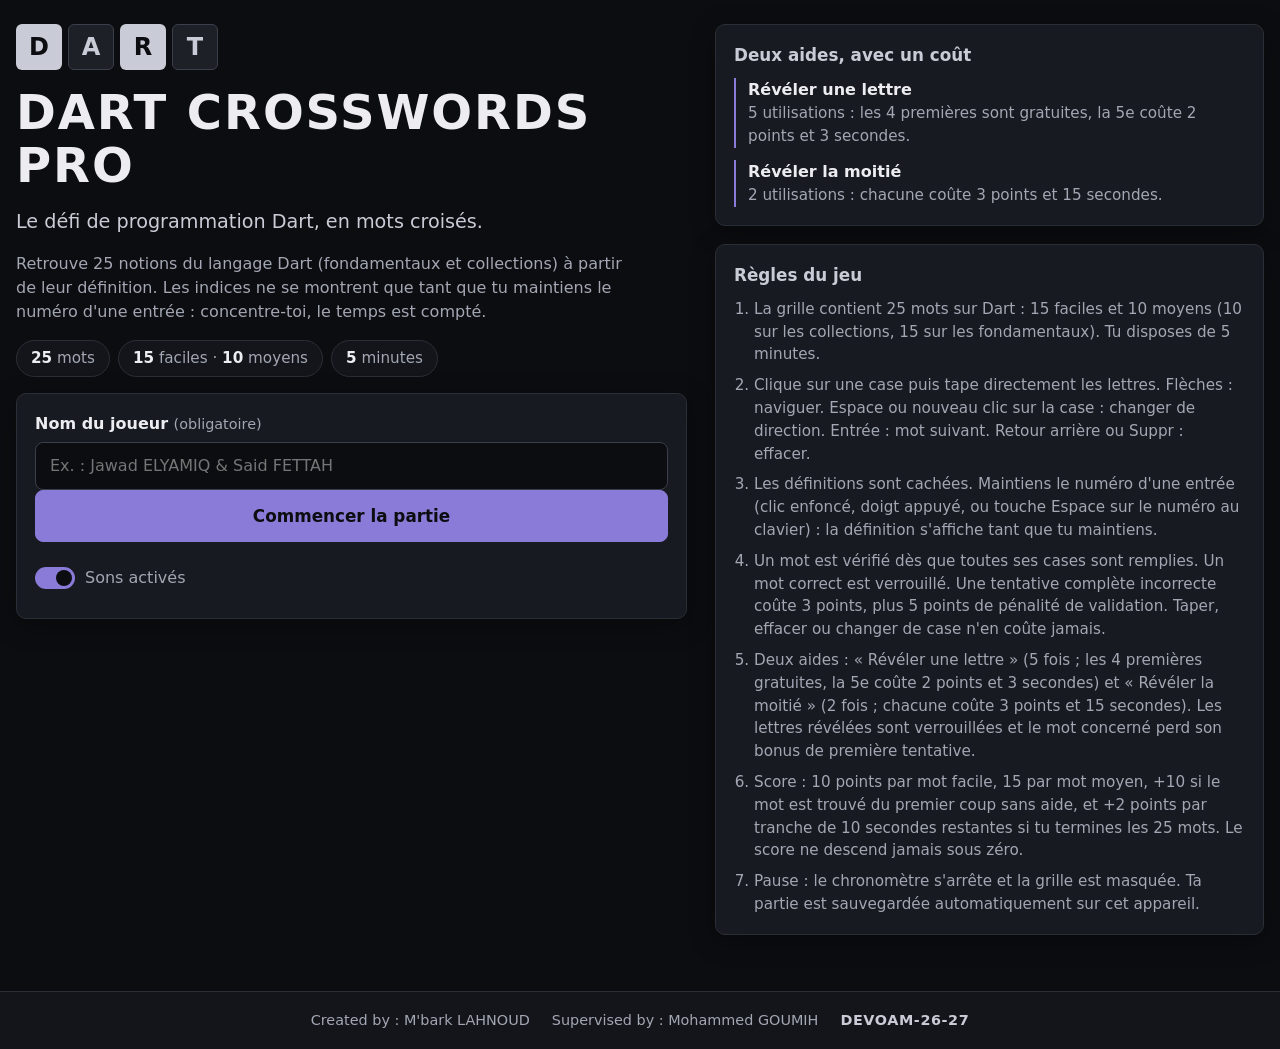
==== index.html @ a12f8a73 "Upload des fichiers du Dart_CrossWords_Game Add HTML, CSS, JavaScript files for the Dart educational" ====
<!DOCTYPE html>
<html lang="fr">
<head>
  <meta charset="utf-8">
  <meta name="viewport" content="width=device-width, initial-scale=1, viewport-fit=cover">
  <meta name="theme-color" content="#0c0d10">
  <meta name="description" content="DART CROSSWORDS PRO : 25 mots croisés pour apprendre le langage de programmation Dart, en 5 minutes.">
  <title>DART CROSSWORDS PRO</title>
  <link rel="icon" type="image/svg+xml" href="assets/icons/favicon.svg">
  <link rel="stylesheet" href="css/style.css">
</head>
<body>
  <a class="skip-link" href="#main">Aller au contenu</a>
  <div id="storage-warning" class="banner" role="alert" hidden></div>
  <noscript><p class="banner">Ce jeu nécessite JavaScript.</p></noscript>

  <main id="main">
    <!-- ACCUEIL -->
    <section id="screen-home" class="screen" aria-labelledby="home-title">
      <div class="home-grid">
        <div class="hero">
          <div class="brand-tiles" aria-hidden="true"><span>D</span><span>A</span><span>R</span><span>T</span></div>
          <h1 id="home-title">DART CROSSWORDS PRO</h1>
          <p class="subtitle">Le défi de programmation Dart, en mots croisés.</p>
          <p class="lead">Retrouve 25 notions du langage Dart (fondamentaux et collections) à partir de leur définition. Les indices ne se montrent que tant que tu maintiens le numéro d'une entrée : concentre-toi, le temps est compté.</p>
          <ul class="facts">
            <li><strong>25</strong> mots</li>
            <li><strong>15</strong> faciles · <strong>10</strong> moyens</li>
            <li><strong>5</strong> minutes</li>
          </ul>

          <div id="resume-card" class="card resume" hidden>
            <h2 class="card-title">Une partie est en cours</h2>
            <p id="resume-text"></p>
            <div class="row">
              <button type="button" class="btn primary" id="btn-resume">Reprendre la partie</button>
              <button type="button" class="btn ghost danger" id="btn-discard">Abandonner</button>
            </div>
          </div>
          <div id="last-result-card" class="card resume" hidden>
            <h2 class="card-title">Dernière partie terminée</h2>
            <p id="last-result-text"></p>
            <div class="row"><button type="button" class="btn" id="btn-last-result">Voir le résultat</button></div>
          </div>

          <div class="card start-card">
            <label for="player-name" class="field-label">Nom du joueur <span class="req">(obligatoire)</span></label>
            <input id="player-name" class="input" type="text" maxlength="40" autocomplete="nickname" autocapitalize="words" spellcheck="false" aria-describedby="name-error" placeholder="Ex. : Jawad ELYAMIQ & Said FETTAH">
            <p id="name-error" class="field-error" role="alert" hidden>Saisis ton nom pour commencer la partie.</p>
            <button type="button" class="btn primary big" id="btn-start">Commencer la partie</button>
            <label class="switch" for="opt-sound-home">
              <input type="checkbox" id="opt-sound-home" checked>
              <span class="switch-ui" aria-hidden="true"></span>
              <span>Sons activés</span>
            </label>
          </div>
        </div>

        <div class="home-side">
          <section class="card" aria-labelledby="aids-home-title">
            <h2 class="card-title" id="aids-home-title">Deux aides, avec un coût</h2>
            <ul class="aid-list">
              <li><strong>Révéler une lettre</strong><span>5 utilisations : les 4 premières sont gratuites, la 5e coûte 2 points et 3 secondes.</span></li>
              <li><strong>Révéler la moitié</strong><span>2 utilisations : chacune coûte 3 points et 15 secondes.</span></li>
            </ul>
          </section>
          <section class="card" aria-labelledby="rules-home-title">
            <h2 class="card-title" id="rules-home-title">Règles du jeu</h2>
            <div id="rules-content" class="rules"></div>
          </section>
        </div>
      </div>
    </section>

    <!-- JEU -->
    <section id="screen-game" class="screen" hidden aria-label="Partie en cours">
      <header class="game-bar" id="game-bar">
        <div class="stat"><span class="label">Temps restant</span><span id="timer" class="value timer" role="timer">10:00</span></div>
        <div class="stat"><span class="label">Mots résolus</span><span id="solved-count" class="value">0 / 25</span></div>
        <div class="stat"><span class="label">Score</span><span id="score-value" class="value">0</span></div>
        <div class="stat hide-sm"><span class="label">Erreurs</span><span id="error-count" class="value">0</span></div>
        <div class="stat progress-stat">
          <span class="label">Progression <span id="progress-text">0 %</span></span>
          <div class="progress" id="progress" role="progressbar" aria-label="Progression globale" aria-valuemin="0" aria-valuemax="100" aria-valuenow="0"><span id="progress-fill"></span></div>
        </div>
      </header>
      <div class="bar-actions" id="bar-actions">
          <button type="button" class="btn small" id="btn-pause" aria-label="Mettre en pause">Pause</button>
          <button type="button" class="btn small" id="btn-rules" aria-label="Afficher les règles">Règles</button>
          <button type="button" class="btn small" id="btn-sound" aria-pressed="true" aria-label="Sons">Sons</button>
          <button type="button" class="btn small" id="btn-home" aria-label="Retourner à l'accueil (met la partie en pause)">Accueil</button>
          <button type="button" class="btn small danger" id="btn-abandon">Abandonner et recommencer</button>
      </div>

      <div class="game-layout" id="game-layout">
        <div class="grid-col" id="grid-col">
          <p id="active-info" class="active-info" aria-live="polite">Sélectionne une case pour commencer.</p>
          <div class="grid-wrap" id="grid-wrap">
            <div id="grid" class="grid" role="grid" aria-label="Grille de mots croisés Dart"></div>
            <input id="grid-input" class="grid-input" type="text" inputmode="text" autocomplete="off" autocorrect="off" autocapitalize="characters" spellcheck="false" aria-label="Saisie des lettres dans la grille. Flèches pour naviguer, Entrée pour le mot suivant, Espace pour changer de direction.">
            <div id="pause-overlay" class="pause-overlay" hidden>
              <p>Partie en pause</p>
              <button type="button" class="btn primary" id="btn-resume-game">Reprendre</button>
            </div>
          </div>
          <p class="keys-help">Flèches : naviguer · Espace ou nouveau clic : changer de direction · Entrée : mot suivant · Retour arrière / Suppr : effacer</p>
        </div>

        <aside class="side" id="side" aria-label="Aides et entrées">
          <section class="card aids" aria-labelledby="aids-title">
            <h2 class="card-title" id="aids-title">Aides</h2>
            <div class="aid-block">
              <p class="aid-msg" id="aid-msg-letter" role="status" aria-live="polite"></p>
              <button type="button" class="btn aid" id="aid-letter"><span class="aid-name">Révéler une lettre</span><span class="aid-left" id="aid-letter-left">Lettres révélées : 0/5</span></button>
            </div>
            <div class="aid-block">
              <p class="aid-msg" id="aid-msg-half" role="status" aria-live="polite"></p>
              <button type="button" class="btn aid" id="aid-half"><span class="aid-name">Révéler la moitié</span><span class="aid-left" id="aid-half-left">Moitiés révélées : 0/2</span></button>
            </div>
            <p id="toast" class="toast" role="status" aria-live="polite"></p>
          </section>
          <section class="card clues" aria-labelledby="clues-title">
            <h2 class="card-title" id="clues-title">Entrées</h2>
            <p class="clues-help">Maintiens le numéro (clic enfoncé, doigt appuyé ou touche Espace) pour lire la définition.</p>
            <h3 class="clue-heading">Horizontalement</h3>
            <ul class="clue-list" id="clues-h"></ul>
            <h3 class="clue-heading">Verticalement</h3>
            <ul class="clue-list" id="clues-v"></ul>
          </section>
        </aside>
      </div>
    </section>

    <!-- RÉSULTATS -->
    <section id="screen-results" class="screen" hidden aria-labelledby="result-title">
      <div class="results-wrap">
        <div id="results-content"></div>
        <div class="row results-actions">
          <button type="button" class="btn primary" id="btn-replay">Rejouer</button>
          <button type="button" class="btn" id="btn-results-home">Retour à l'accueil</button>
          <button type="button" class="btn" id="btn-corrections" aria-expanded="false">Voir les corrections</button>
        </div>
      </div>
    </section>
  </main>

  <footer class="site-footer" id="site-footer">
    <p>Created by : M'bark LAHNOUD</p>
    <p>Supervised by : Mohammed GOUMIH</p>
    <p>DEVOAM-26-27</p>
  </footer>

  <!-- Indice temporaire (visible uniquement pendant le maintien) -->
  <div id="hint-pop" class="hint-pop" role="status" aria-live="polite" hidden>
    <p class="hint-pop-title" id="hint-pop-title"></p>
    <p class="hint-pop-text" id="hint-pop-text"></p>
  </div>
  <p id="sr-live" class="sr-only" aria-live="polite"></p>
  <div id="modal-root"></div>

  <script src="js/crossword-data.js"></script>
  <script src="js/crossword-engine.js"></script>
  <script src="js/timer.js"></script>
  <script src="js/hints.js"></script>
  <script src="js/storage.js"></script>
  <script src="js/sound.js"></script>
  <script src="js/dom.js"></script>
  <script src="js/results.js"></script>
  <script src="js/app.js"></script>
</body>
</html>
---- css/style.css ----
/* DART CROSSWORDS PRO — thème sombre professionnel. Aucune ressource externe. */
:root {
  --bg: #0c0d10; --bg-2: #13151a; --panel: #171a20; --panel-2: #1d2027;
  --line: #2a2e37; --line-2: #3a3f4b;
  --text: #ececf1; --muted: #a2a7b3; --silver: #c9ccd6;
  --violet: #8b7bd8; --violet-soft: rgba(139, 123, 216, .18);
  --ok: #7cc4a0; --ok-soft: rgba(124, 196, 160, .16);
  --bad: #e08b8b; --warn: #e3b86f;
  --radius: 10px; --shadow: 0 6px 24px rgba(0, 0, 0, .35);
  --font: "Segoe UI", system-ui, -apple-system, "Helvetica Neue", Arial, sans-serif;
  --mono: ui-monospace, "SF Mono", Menlo, Consolas, monospace;
}
*, *::before, *::after { box-sizing: border-box; }
html { -webkit-text-size-adjust: 100%; }
body { margin: 0; min-height: 100vh; display: flex; flex-direction: column; background: var(--bg); color: var(--text); font: 16px/1.5 var(--font); }
main { flex: 1 0 auto; width: 100%; max-width: 1280px; margin: 0 auto; padding: 0 16px; }
[hidden] { display: none !important; }
h1, h2, h3, p { margin: 0; }
button, input { font: inherit; color: inherit; }
:focus-visible { outline: 2px solid var(--violet); outline-offset: 2px; }
.sr-only { position: absolute; width: 1px; height: 1px; overflow: hidden; clip: rect(0 0 0 0); white-space: nowrap; }
.skip-link { position: absolute; left: -999px; top: 8px; background: var(--panel-2); padding: 8px 12px; border-radius: 6px; z-index: 100; }
.skip-link:focus { left: 8px; }
.banner { background: #3a2a12; color: #f3dcae; padding: 10px 16px; text-align: center; font-size: .95rem; }

/* Boutons et champs */
.btn { appearance: none; border: 1px solid var(--line-2); background: var(--panel-2); color: var(--text); padding: 10px 16px; min-height: 44px; border-radius: 8px; cursor: pointer; transition: background .15s, border-color .15s; touch-action: manipulation; }
.btn:hover:not(:disabled) { background: #262a33; border-color: #4a5060; }
.btn.primary { background: var(--violet); border-color: var(--violet); color: #0c0d10; font-weight: 600; }
.btn.primary:hover:not(:disabled) { background: #9c8de3; border-color: #9c8de3; }
.btn.ghost { background: transparent; }
.btn.danger { color: var(--bad); }
.btn.small { min-height: 40px; padding: 6px 12px; font-size: .9rem; }
.btn.big { width: 100%; min-height: 52px; font-size: 1.05rem; }
.btn:disabled { opacity: .45; cursor: not-allowed; }
.row { display: flex; flex-wrap: wrap; gap: 10px; }
.input { width: 100%; min-height: 48px; padding: 10px 14px; background: var(--bg); border: 1px solid var(--line-2); border-radius: 8px; font-size: 1rem; }
.input[aria-invalid="true"] { border-color: var(--bad); }
.field-label { display: block; margin-bottom: 6px; font-weight: 600; }
.req { color: var(--muted); font-weight: 400; font-size: .9rem; }
.field-error { margin: 6px 0 0; color: var(--bad); font-size: .92rem; }
.switch { display: flex; align-items: center; gap: 10px; margin-top: 14px; cursor: pointer; color: var(--muted); min-height: 44px; }
.switch input { position: absolute; opacity: 0; width: 1px; height: 1px; }
.switch-ui { width: 40px; height: 22px; background: var(--line-2); border-radius: 11px; position: relative; transition: background .15s; flex: none; }
.switch-ui::after { content: ""; position: absolute; top: 3px; left: 3px; width: 16px; height: 16px; border-radius: 50%; background: var(--silver); transition: transform .15s; }
.switch input:checked + .switch-ui { background: var(--violet); }
.switch input:checked + .switch-ui::after { transform: translateX(18px); background: #0c0d10; }
.switch input:focus-visible + .switch-ui { outline: 2px solid var(--violet); outline-offset: 2px; }

.card { background: var(--panel); border: 1px solid var(--line); border-radius: var(--radius); padding: 18px; box-shadow: var(--shadow); }
.card-title { font-size: 1.05rem; font-weight: 600; margin-bottom: 10px; color: var(--silver); }

/* Accueil */
.screen { padding: 24px 0 32px; }
.home-grid { display: grid; grid-template-columns: minmax(0, 1.1fr) minmax(0, .9fr); gap: 28px; align-items: start; }
.hero { display: flex; flex-direction: column; gap: 16px; }
.brand-tiles { display: flex; gap: 6px; }
.brand-tiles span { width: 46px; height: 46px; display: grid; place-items: center; background: var(--silver); color: #0c0d10; font-weight: 800; font-size: 1.5rem; border-radius: 6px; }
.brand-tiles span:nth-child(even) { background: var(--panel-2); color: var(--silver); border: 1px solid var(--line-2); }
.hero h1 { font-size: clamp(1.9rem, 5vw, 3rem); letter-spacing: .04em; line-height: 1.1; }
.subtitle { font-size: 1.2rem; color: var(--silver); }
.lead { color: var(--muted); max-width: 60ch; }
.facts { list-style: none; margin: 0; padding: 0; display: flex; flex-wrap: wrap; gap: 8px; }
.facts li { background: var(--bg-2); border: 1px solid var(--line); border-radius: 999px; padding: 6px 14px; color: var(--muted); font-size: .95rem; }
.facts strong { color: var(--text); }
.resume .card-title { color: var(--text); }
.resume p { margin-bottom: 12px; color: var(--muted); }
.home-side { display: flex; flex-direction: column; gap: 18px; }
.aid-list { list-style: none; margin: 0; padding: 0; display: grid; gap: 12px; }
.aid-list li { display: flex; flex-direction: column; border-left: 2px solid var(--violet); padding-left: 12px; }
.aid-list span { color: var(--muted); font-size: .95rem; }
.rules-list { margin: 0; padding-left: 20px; display: grid; gap: 8px; color: var(--muted); font-size: .95rem; }

/* Barre de jeu */
.game-bar { position: sticky; top: 0; z-index: 30; display: flex; flex-wrap: nowrap; align-items: center; gap: 10px 22px; padding: 10px 0; background: rgba(12, 13, 16, .96); border-bottom: 1px solid var(--line); }
.game-bar .stat { display: flex; flex-direction: column; min-width: 0; }
.label { font-size: .78rem; color: var(--muted); }
.value { font-weight: 600; font-variant-numeric: tabular-nums; }
.timer { font-family: var(--mono); font-size: 1.6rem; line-height: 1.1; }
.timer.warn { color: var(--warn); }
.game-bar .stat:not(.progress-stat) { flex: none; }
.progress-stat { flex: 1 1 0; min-width: 0; max-width: 280px; }
.progress-stat .label { overflow: hidden; text-overflow: ellipsis; white-space: nowrap; }
.progress { height: 8px; border-radius: 4px; background: var(--panel-2); overflow: hidden; margin-top: 4px; }
.progress span { display: block; height: 100%; width: 0; background: var(--violet); transition: width .25s; }
.bar-actions { display: flex; flex-wrap: wrap; justify-content: flex-end; gap: 8px; padding: 8px 0 0; }

/* Mise en page du jeu */
.game-layout { display: grid; grid-template-columns: minmax(0, 1fr) 380px; gap: 22px; align-items: start; padding-top: 14px; }
.grid-col { min-width: 0; display: flex; flex-direction: column; align-items: center; gap: 8px; }
.active-info { min-height: 1.5em; color: var(--silver); font-size: .95rem; text-align: center; }
.keys-help { color: var(--muted); font-size: .8rem; text-align: center; max-width: 60ch; }
.side { display: flex; flex-direction: column; gap: 14px; min-width: 0; }

/* Grille */
.grid-wrap { --pad: 6px; position: relative; padding: var(--pad); background: var(--bg-2); border: 1px solid var(--line); border-radius: var(--radius); max-width: 100%; }
.grid-wrap.focused { border-color: var(--violet); box-shadow: 0 0 0 1px var(--violet); }
.grid { --cell: 24px; --gap: 2px; --fs: 14px; --nfs: 7px; display: flex; flex-direction: column; gap: var(--gap); user-select: none; -webkit-user-select: none; -webkit-touch-callout: none; touch-action: manipulation; }
.grid-row { display: grid; grid-template-columns: repeat(var(--cols), var(--cell)); gap: var(--gap); }
.cell { position: relative; width: var(--cell); height: var(--cell); background: #20242c; border: 1px solid #343a46; border-radius: 3px; cursor: pointer; display: grid; place-items: center; overflow: hidden; }
.cell.blk { background: #08090b; border-color: #08090b; cursor: default; }
.cell .num { position: absolute; top: 1px; left: 2px; font-size: var(--nfs); line-height: 1; color: var(--muted); pointer-events: none; }
.cell .ch { font-size: var(--fs); font-weight: 700; line-height: 1; color: var(--text); pointer-events: none; padding-top: 2px; }
.cell.active { background: #2b2f3d; border-color: #5a5f78; }
.cell.sel { background: var(--violet-soft); border-color: var(--violet); box-shadow: inset 0 0 0 1px var(--violet); }
.cell.revealed .ch { color: var(--violet); }
.cell.solved { background: var(--ok-soft); border-color: #3d6b57; }
.cell.solved .ch { color: var(--ok); }
.cell.solved.sel { box-shadow: inset 0 0 0 1px var(--violet); }
.cell.flash { animation: flash .6s ease-out; }
@keyframes flash { 0% { background: rgba(124, 196, 160, .45); } 100% { } }
.grid-input { position: absolute; top: 0; left: 0; width: 1px; height: 1px; opacity: 0; border: 0; padding: 0; font-size: 16px; caret-color: transparent; }
.pause-overlay { position: absolute; inset: 0; z-index: 5; display: flex; flex-direction: column; align-items: center; justify-content: center; gap: 14px; background: #0c0d10; border-radius: var(--radius); font-size: 1.2rem; }

/* Aides et entrées */
.aids { display: grid; gap: 8px; }
.aid-block { display: flex; flex-direction: column; gap: 6px; }
.aid-msg { font-size: .85rem; color: var(--muted); min-height: 1.2em; }
.aid-msg.exhausted { color: var(--bad); font-weight: 600; }
.aid { display: flex; justify-content: space-between; align-items: center; flex-wrap: wrap; gap: 4px 10px; text-align: left; width: 100%; }
.aid-left { font-size: .82rem; color: var(--muted); }
.aid.used .aid-left { color: var(--bad); }
.toast { min-height: 1.3em; font-size: .9rem; color: var(--silver); }
.clues-help { color: var(--muted); font-size: .85rem; margin-bottom: 8px; }
.clue-heading { font-size: .9rem; color: var(--silver); margin: 10px 0 6px; font-weight: 600; }
.clue-list { list-style: none; margin: 0; padding: 0; display: grid; grid-template-columns: repeat(auto-fill, minmax(76px, 1fr)); gap: 6px; }
.clue-btn { position: relative; width: 100%; min-height: 48px; padding: 4px 6px; display: flex; flex-direction: column; align-items: center; justify-content: center; line-height: 1.15; background: var(--panel-2); border: 1px solid var(--line-2); border-radius: 8px; cursor: pointer; user-select: none; -webkit-user-select: none; -webkit-touch-callout: none; touch-action: manipulation; }
.clue-btn .cn { font-weight: 700; font-size: 1.05rem; }
.clue-btn .cm { font-size: .7rem; color: var(--muted); }
.clue-btn .cd { position: absolute; top: 5px; right: 5px; width: 6px; height: 6px; border-radius: 50%; background: var(--silver); opacity: .6; }
.clue-btn.medium .cd { background: var(--violet); opacity: .9; }
.clue-btn.current { border-color: var(--violet); background: var(--violet-soft); }
.clue-btn.solved { border-color: #3d6b57; background: var(--ok-soft); }
.clue-btn.solved .cn { color: var(--ok); }
.clue-btn:active { background: var(--violet-soft); }

/* Indice temporaire : ne capte jamais les interactions */
.hint-pop { position: fixed; z-index: 60; max-width: min(360px, calc(100vw - 16px)); padding: 12px 14px; background: #1c1f27; border: 1px solid var(--violet); border-radius: 10px; box-shadow: var(--shadow); pointer-events: none; }
.hint-pop-title { font-size: .8rem; color: var(--muted); margin-bottom: 4px; }
.hint-pop-text { font-size: 1rem; }

/* Modales */
.modal-backdrop { position: fixed; inset: 0; z-index: 80; display: grid; place-items: center; padding: 16px; background: rgba(5, 6, 8, .66); }
.modal { width: min(520px, 100%); max-height: calc(100vh - 32px); overflow: auto; background: var(--panel); border: 1px solid var(--line-2); border-radius: 12px; padding: 22px; box-shadow: var(--shadow); display: flex; flex-direction: column; gap: 14px; }
.modal.small { width: min(420px, 100%); }
.modal-title { font-size: 1.15rem; }
.modal-text { color: var(--muted); font-size: .95rem; }
.modal-actions { justify-content: flex-end; }

/* Résultats */
.results-wrap { max-width: 860px; margin: 0 auto; display: flex; flex-direction: column; gap: 20px; }
.result-head { display: flex; flex-direction: column; gap: 6px; }
.result-status { color: var(--muted); font-size: .9rem; }
.result-head.ok .result-status { color: var(--ok); }
.result-head.ko .result-status { color: var(--warn); }
.result-head h2 { font-size: clamp(1.5rem, 4vw, 2.2rem); }
.result-msg { color: var(--muted); }
.score-card { display: flex; flex-direction: column; gap: 4px; padding: 18px; background: var(--panel); border: 1px solid var(--line); border-radius: var(--radius); }
.score-value { font-family: var(--mono); font-size: 3rem; font-weight: 700; line-height: 1; }
.score-detail { color: var(--muted); font-size: .9rem; }
.stats-grid { display: grid; grid-template-columns: repeat(auto-fill, minmax(190px, 1fr)); gap: 10px; margin: 0; }
.stat-item { background: var(--panel); border: 1px solid var(--line); border-radius: 8px; padding: 10px 12px; }
.stat-item dt { font-size: .78rem; color: var(--muted); }
.stat-item dd { margin: 2px 0 0; font-weight: 600; word-break: break-word; }
.best-line { color: var(--silver); }
.remaining h3 { margin-bottom: 8px; }
.remaining-list { list-style: none; margin: 0; padding: 0; display: grid; gap: 8px; }
.remaining-list li { padding: 10px 12px; background: var(--panel); border: 1px solid var(--line); border-radius: 8px; color: var(--muted); }
.remaining-list li strong { color: var(--text); }
.remaining-list .answer { display: block; margin-top: 4px; font-family: var(--mono); font-weight: 700; color: var(--violet); letter-spacing: .08em; }
.remaining-list li.done .answer { color: var(--ok); }
.results-actions { padding-top: 4px; }

/* Pied de page */
.site-footer { flex: none; margin-top: 24px; padding: 18px 16px calc(18px + env(safe-area-inset-bottom)); border-top: 1px solid var(--line); background: var(--bg-2); text-align: center; color: var(--muted); font-size: .9rem; display: flex; flex-wrap: wrap; justify-content: center; gap: 4px 22px; }
.site-footer p:last-child { color: var(--silver); font-weight: 600; letter-spacing: .04em; }

/* Adaptation */
@media (max-width: 859px) {
  .home-grid, .game-layout { grid-template-columns: minmax(0, 1fr); }
  .game-layout { gap: 14px; }
  .screen { padding-top: 14px; }
  .game-bar .stat.hide-sm { display: none; }
  .game-bar { gap: 6px 14px; padding: 6px 0; }
  .timer { font-size: 1.35rem; }
  .bar-actions { justify-content: stretch; gap: 6px; padding-top: 6px; }
  .bar-actions .btn { flex: 1 1 auto; padding: 4px 8px; font-size: .8rem; min-height: 40px; }
  .keys-help { display: none; }
  .clue-list { grid-template-columns: repeat(auto-fill, minmax(64px, 1fr)); }
}
@media (max-width: 400px) { main { padding: 0 10px; } .site-footer { font-size: .82rem; } }
@media (max-height: 520px) { .site-footer { margin-top: 10px; padding-top: 10px; padding-bottom: 10px; } }
@media (prefers-reduced-motion: reduce) {
  *, *::before, *::after { animation-duration: .01ms !important; animation-iteration-count: 1 !important; transition-duration: .01ms !important; }
}
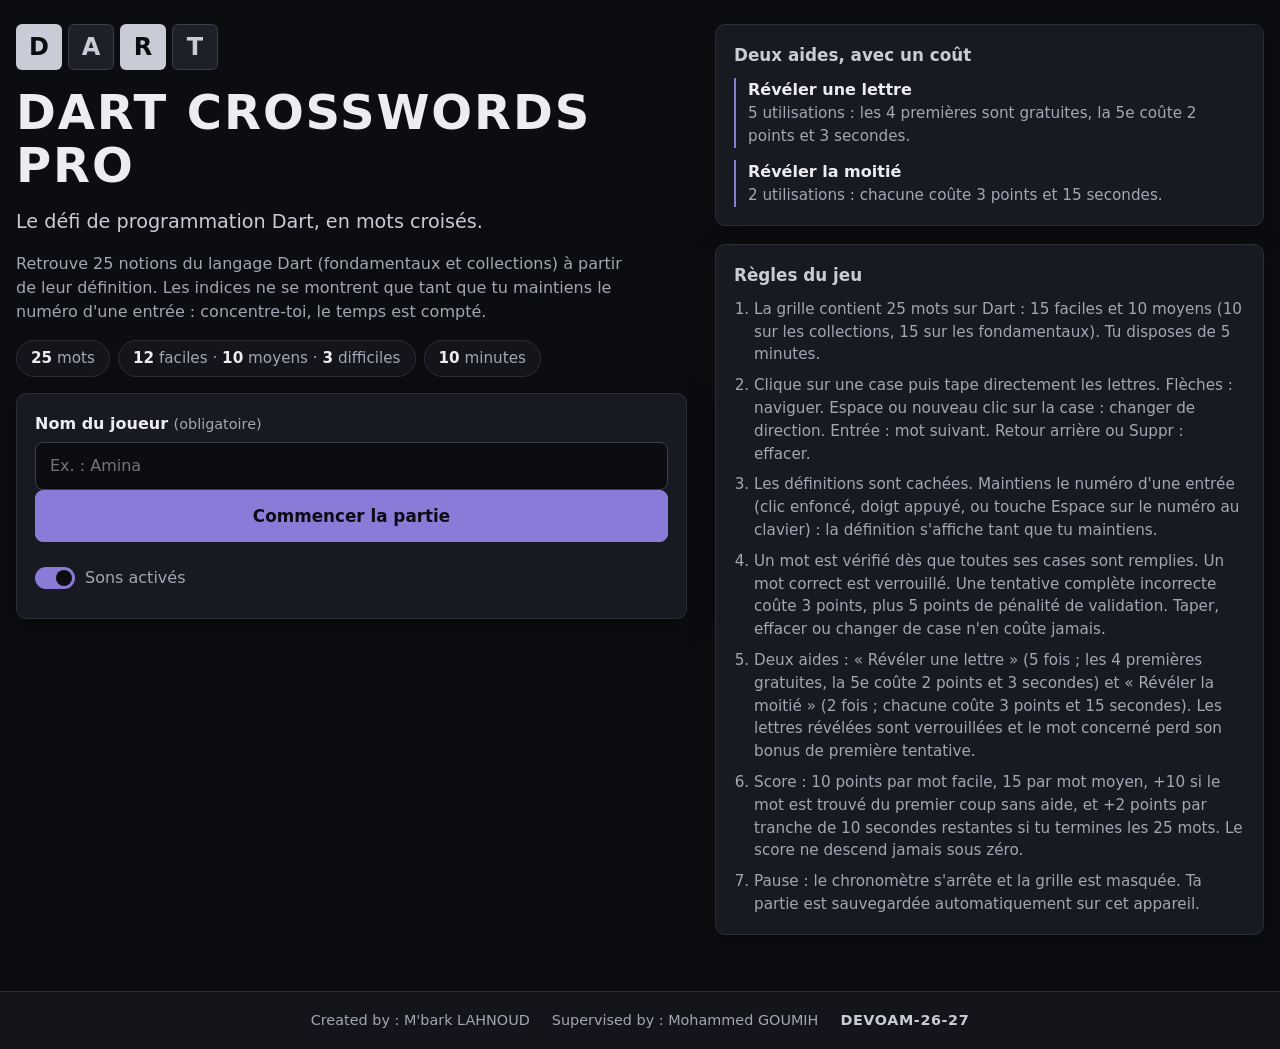
==== commit 9b11a010: "Update index.html" ====
--- a/index.html
+++ b/index.html
@@ -4,7 +4,7 @@
   <meta charset="utf-8">
   <meta name="viewport" content="width=device-width, initial-scale=1, viewport-fit=cover">
   <meta name="theme-color" content="#0c0d10">
-  <meta name="description" content="DART CROSSWORDS PRO : 25 mots croisés pour apprendre le langage de programmation Dart, en 5 minutes.">
+  <meta name="description" content="DART CROSSWORDS PRO : 25 mots croisés pour apprendre le langage de programmation Dart, en 10 minutes.">
   <title>DART CROSSWORDS PRO</title>
   <link rel="icon" type="image/svg+xml" href="assets/icons/favicon.svg">
   <link rel="stylesheet" href="css/style.css">
@@ -25,8 +25,8 @@
           <p class="lead">Retrouve 25 notions du langage Dart (fondamentaux et collections) à partir de leur définition. Les indices ne se montrent que tant que tu maintiens le numéro d'une entrée : concentre-toi, le temps est compté.</p>
           <ul class="facts">
             <li><strong>25</strong> mots</li>
-            <li><strong>15</strong> faciles · <strong>10</strong> moyens</li>
-            <li><strong>5</strong> minutes</li>
+            <li><strong>12</strong> faciles · <strong>10</strong> moyens · <strong>3</strong> difficiles</li>
+            <li><strong>10</strong> minutes</li>
           </ul>
 
           <div id="resume-card" class="card resume" hidden>
@@ -45,7 +45,7 @@
 
           <div class="card start-card">
             <label for="player-name" class="field-label">Nom du joueur <span class="req">(obligatoire)</span></label>
-            <input id="player-name" class="input" type="text" maxlength="40" autocomplete="nickname" autocapitalize="words" spellcheck="false" aria-describedby="name-error" placeholder="Ex. : Jawad ELYAMIQ & Said FETTAH">
+            <input id="player-name" class="input" type="text" maxlength="30" autocomplete="nickname" autocapitalize="words" spellcheck="false" aria-describedby="name-error" placeholder="Ex. : Amina">
             <p id="name-error" class="field-error" role="alert" hidden>Saisis ton nom pour commencer la partie.</p>
             <button type="button" class="btn primary big" id="btn-start">Commencer la partie</button>
             <label class="switch" for="opt-sound-home">
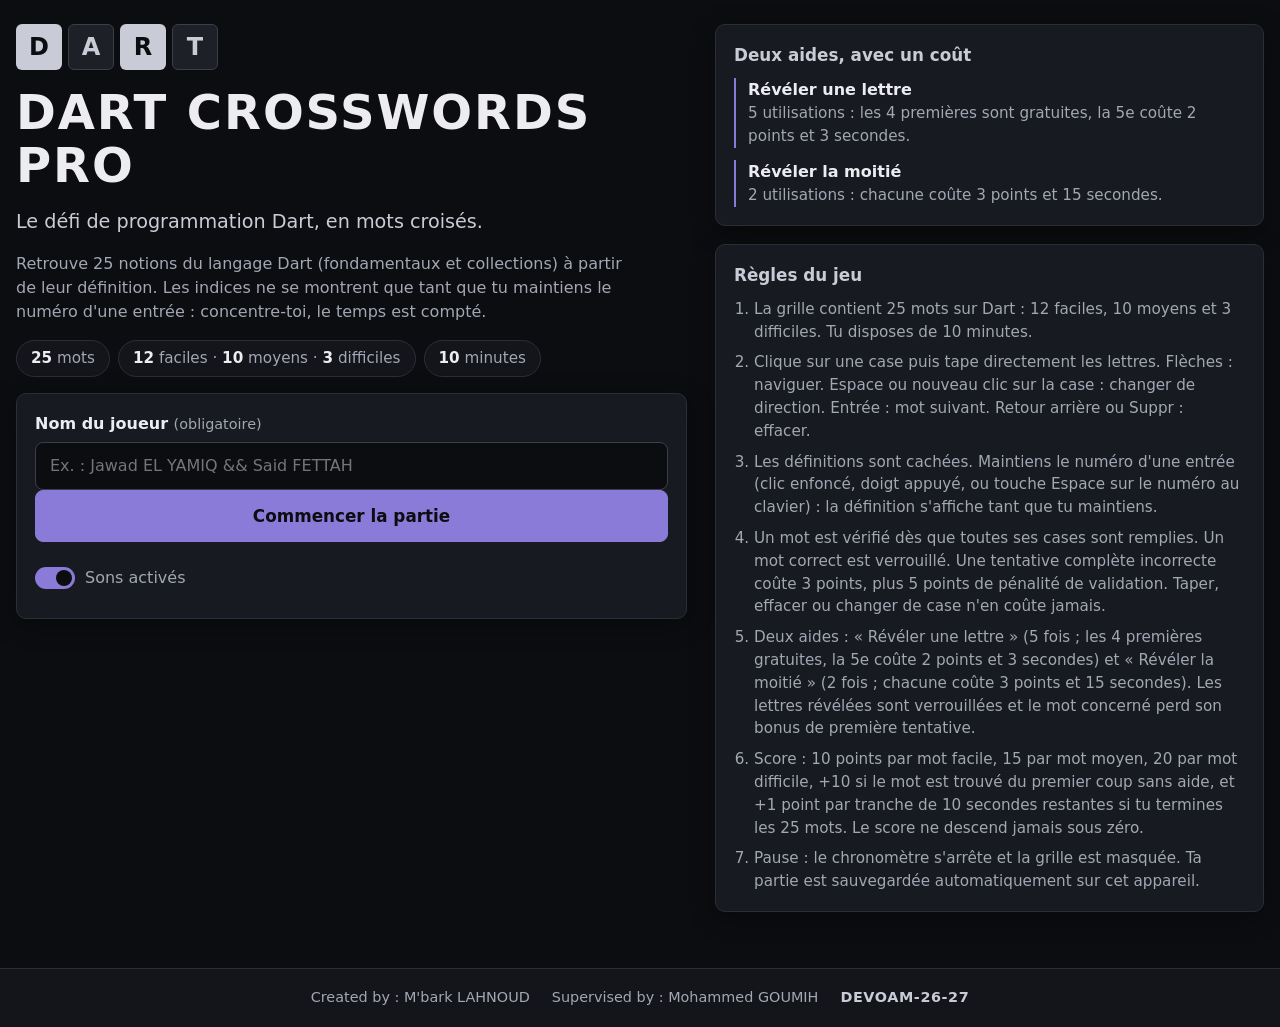
==== commit 649fb8a5: "Update player name input placeholder text" ====
--- a/index.html
+++ b/index.html
@@ -45,7 +45,7 @@
 
           <div class="card start-card">
             <label for="player-name" class="field-label">Nom du joueur <span class="req">(obligatoire)</span></label>
-            <input id="player-name" class="input" type="text" maxlength="30" autocomplete="nickname" autocapitalize="words" spellcheck="false" aria-describedby="name-error" placeholder="Ex. : Amina">
+            <input id="player-name" class="input" type="text" maxlength="30" autocomplete="nickname" autocapitalize="words" spellcheck="false" aria-describedby="name-error" placeholder="Ex. : Jawad EL YAMIQ && Said FETTAH ">
             <p id="name-error" class="field-error" role="alert" hidden>Saisis ton nom pour commencer la partie.</p>
             <button type="button" class="btn primary big" id="btn-start">Commencer la partie</button>
             <label class="switch" for="opt-sound-home">
--- a/css/style.css
+++ b/css/style.css
@@ -124,11 +124,12 @@
 .clues-help { color: var(--muted); font-size: .85rem; margin-bottom: 8px; }
 .clue-heading { font-size: .9rem; color: var(--silver); margin: 10px 0 6px; font-weight: 600; }
 .clue-list { list-style: none; margin: 0; padding: 0; display: grid; grid-template-columns: repeat(auto-fill, minmax(76px, 1fr)); gap: 6px; }
-.clue-btn { position: relative; width: 100%; min-height: 48px; padding: 4px 6px; display: flex; flex-direction: column; align-items: center; justify-content: center; line-height: 1.15; background: var(--panel-2); border: 1px solid var(--line-2); border-radius: 8px; cursor: pointer; user-select: none; -webkit-user-select: none; -webkit-touch-callout: none; touch-action: manipulation; }
+.clue-btn { -webkit-tap-highlight-color: transparent; position: relative; width: 100%; min-height: 48px; padding: 4px 6px; display: flex; flex-direction: column; align-items: center; justify-content: center; line-height: 1.15; background: var(--panel-2); border: 1px solid var(--line-2); border-radius: 8px; cursor: pointer; user-select: none; -webkit-user-select: none; -webkit-touch-callout: none; touch-action: none; }
 .clue-btn .cn { font-weight: 700; font-size: 1.05rem; }
 .clue-btn .cm { font-size: .7rem; color: var(--muted); }
 .clue-btn .cd { position: absolute; top: 5px; right: 5px; width: 6px; height: 6px; border-radius: 50%; background: var(--silver); opacity: .6; }
 .clue-btn.medium .cd { background: var(--violet); opacity: .9; }
+.clue-btn.hard .cd { background: var(--warn); opacity: .95; }
 .clue-btn.current { border-color: var(--violet); background: var(--violet-soft); }
 .clue-btn.solved { border-color: #3d6b57; background: var(--ok-soft); }
 .clue-btn.solved .cn { color: var(--ok); }
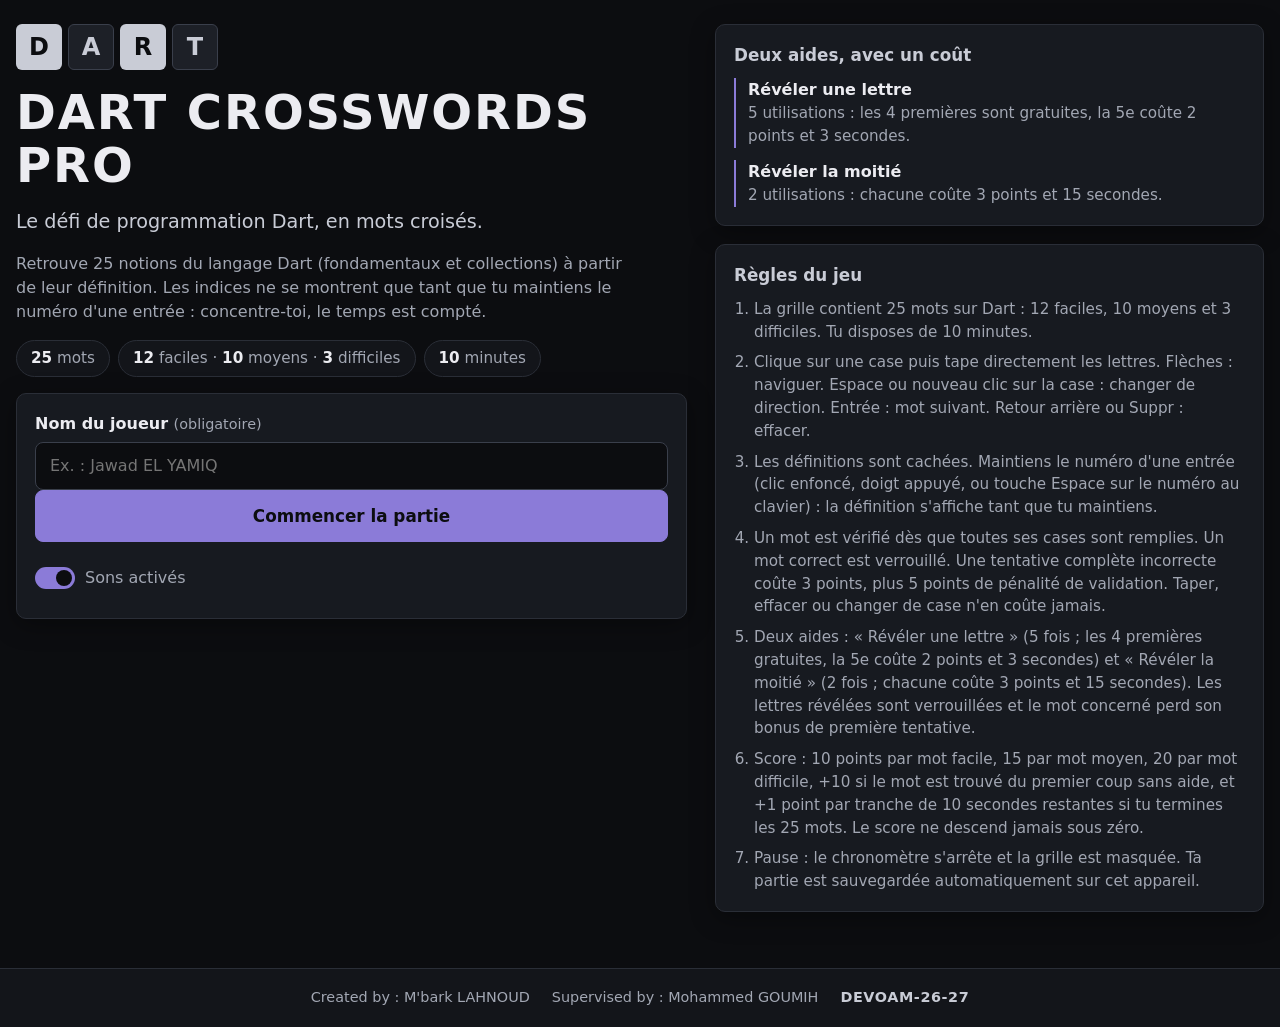
==== commit 0b4554fe: "Fix placeholder text for player name input" ====
--- a/index.html
+++ b/index.html
@@ -45,7 +45,7 @@
 
           <div class="card start-card">
             <label for="player-name" class="field-label">Nom du joueur <span class="req">(obligatoire)</span></label>
-            <input id="player-name" class="input" type="text" maxlength="30" autocomplete="nickname" autocapitalize="words" spellcheck="false" aria-describedby="name-error" placeholder="Ex. : Jawad EL YAMIQ && Said FETTAH ">
+            <input id="player-name" class="input" type="text" maxlength="30" autocomplete="nickname" autocapitalize="words" spellcheck="false" aria-describedby="name-error" placeholder="Ex. : Jawad EL YAMIQ ">
             <p id="name-error" class="field-error" role="alert" hidden>Saisis ton nom pour commencer la partie.</p>
             <button type="button" class="btn primary big" id="btn-start">Commencer la partie</button>
             <label class="switch" for="opt-sound-home">
